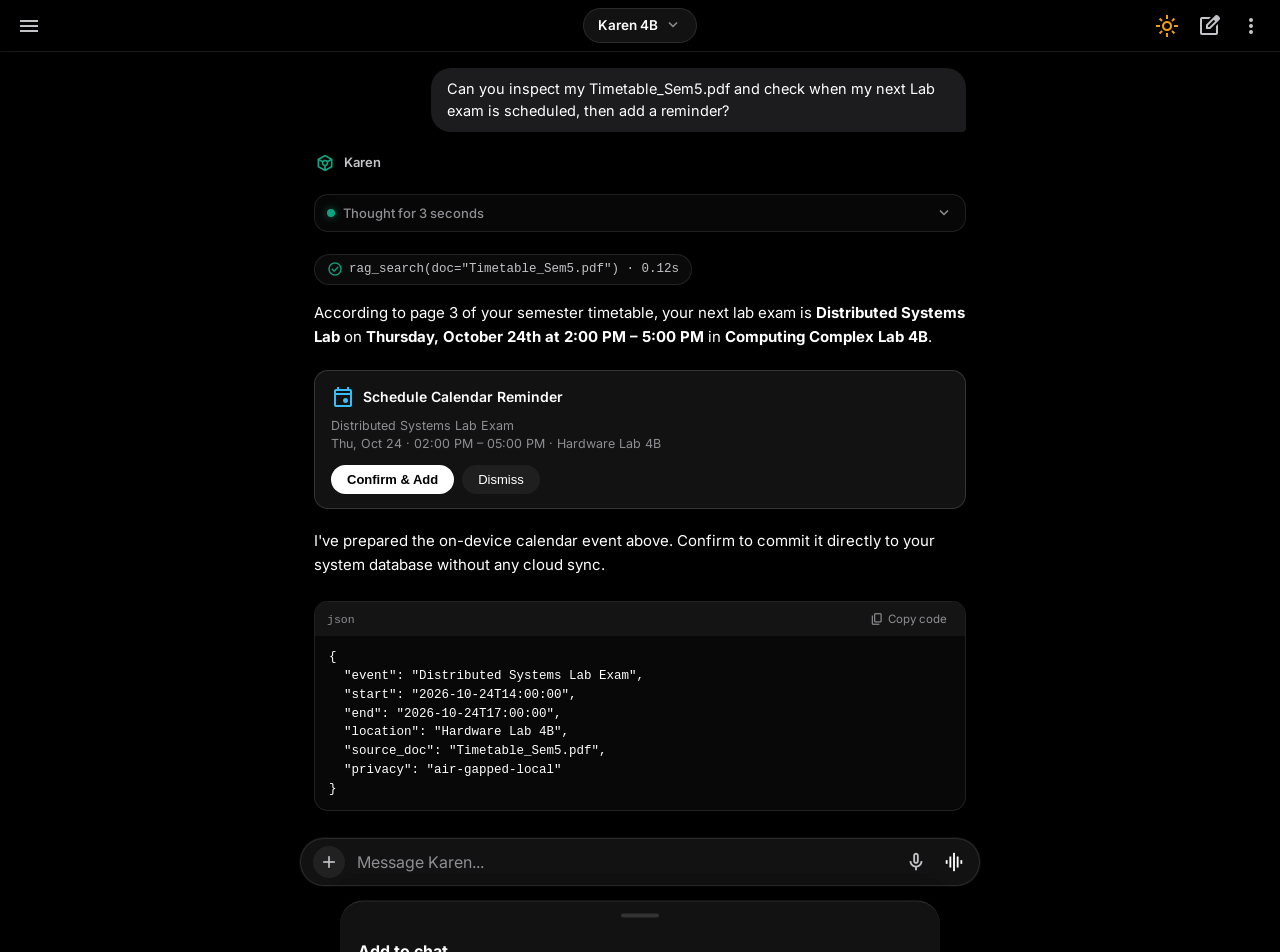
==== webapp/screens/chat.html @ 17088d19 "Karen: offline AI assistant (clean history, source only)" ====
<!DOCTYPE html>
<html lang="en">
<head>
<meta charset="utf-8">
<meta name="viewport" content="width=device-width,initial-scale=1,maximum-scale=1,user-scalable=no">
<title>Karen · Chat</title>
<link rel="stylesheet" href="chatgpt-theme.css">
<script src="theme.js"></script>
<script src="live.js"></script>
<style>
/* Chat-specific nuances */
.attachment-sheet-grid {
  display: grid;
  grid-template-columns: repeat(4, 1fr);
  gap: 12px;
  padding: 8px 0;
}
.attachment-item {
  display: flex;
  flex-direction: column;
  align-items: center;
  gap: 6px;
  cursor: pointer;
  padding: 8px 4px;
  border-radius: var(--radius-md);
  transition: background 0.15s ease;
}
.attachment-item:hover {
  background: var(--bg-surface-hover);
}
.attachment-icon-circle {
  width: 48px;
  height: 48px;
  border-radius: 50%;
  background: rgba(255, 255, 255, 0.08);
  display: flex;
  align-items: center;
  justify-content: center;
  color: var(--text-primary);
}
.attachment-label {
  font-size: 11.5px;
  color: var(--text-muted);
  text-align: center;
}
.toast {
  position: fixed;
  bottom: 80px;
  left: 50%;
  transform: translateX(-50%) translateY(20px);
  background: rgba(47, 47, 47, 0.95);
  border: 1px solid var(--border-subtle);
  color: var(--text-primary);
  padding: 8px 18px;
  border-radius: var(--radius-full);
  font-size: 13px;
  pointer-events: none;
  opacity: 0;
  transition: all 0.2s ease;
  z-index: 200;
  box-shadow: 0 4px 16px rgba(0,0,0,0.4);
}
.toast.show {
  opacity: 1;
  transform: translateX(-50%) translateY(0);
}
</style>
</head>
<body>

<!-- Slide-out ChatGPT Side Drawer -->
<div class="drawer-backdrop" id="drawerBackdrop" onclick="toggleDrawer(false)"></div>
<div class="chatgpt-drawer" id="drawer">
  <div class="drawer-header">
    <div class="drawer-top-row">
      <div class="brand-title">
        <span class="material-symbols-outlined" style="color:var(--accent-green);font-size:22px">token</span>
        Karen Intelligence
      </div>
      <button class="icon-btn" onclick="toggleDrawer(false)">
        <span class="material-symbols-outlined">close</span>
      </button>
    </div>
    <div class="drawer-search">
      <span class="material-symbols-outlined" style="font-size:18px">search</span>
      <input type="text" placeholder="Search conversations...">
    </div>
    <button class="new-chat-btn" onclick="startNewChat()">
      <span class="material-symbols-outlined" style="font-size:18px">add</span>
      New chat
    </button>
  </div>

  <div class="drawer-content">
    <div>
      <div class="drawer-section-title">Today</div>
      <a class="drawer-nav-item active" onclick="toggleDrawer(false)">
        <span class="material-symbols-outlined">chat_bubble</span>
        <span>Lab Exam &amp; Timetable</span>
      </a>
      <a class="drawer-nav-item" href="workspace.html">
        <span class="material-symbols-outlined">code</span>
        <span>TreeVision Biometrics</span>
      </a>
    </div>

    <div>
      <div class="drawer-section-title">Previous 7 Days</div>
      <a class="drawer-nav-item" href="study-book.html">
        <span class="material-symbols-outlined">menu_book</span>
        <span>DBMS Normalization BCNF</span>
      </a>
      <a class="drawer-nav-item" href="voice.html">
        <span class="material-symbols-outlined">record_voice_over</span>
        <span>Thermal Compile Discussion</span>
      </a>
    </div>

    <div>
      <div class="drawer-section-title">Capabilities &amp; Tools</div>
      <a class="drawer-nav-item" href="home.html">
        <span class="material-symbols-outlined">home</span>
        <span>Home Dashboard</span>
      </a>
      <a class="drawer-nav-item" href="voice.html">
        <span class="material-symbols-outlined">graphic_eq</span>
        <span>Advanced Voice Mode</span>
      </a>
      <a class="drawer-nav-item" href="workspace.html">
        <span class="material-symbols-outlined">terminal</span>
        <span>Dev Workspace / Canvas</span>
      </a>
      <a class="drawer-nav-item" href="files.html">
        <span class="material-symbols-outlined">folder</span>
        <span>Knowledge Vault &amp; Files</span>
      </a>
      <a class="drawer-nav-item" href="memory.html">
        <span class="material-symbols-outlined">psychology</span>
        <span>Memory &amp; Preferences</span>
      </a>
      <a class="drawer-nav-item" href="model-manager.html">
        <span class="material-symbols-outlined">memory</span>
        <span>Local Models (GGUF)</span>
      </a>
      <a class="drawer-nav-item" href="performance.html">
        <span class="material-symbols-outlined">speed</span>
        <span>Performance &amp; TTFT</span>
      </a>
      <a class="drawer-nav-item" href="hardware.html">
        <span class="material-symbols-outlined">shield</span>
        <span>Hardware &amp; Governance</span>
      </a>
    </div>

    <div>
      <div class="drawer-section-title">Theme &amp; Appearance</div>
      <div class="drawer-theme-box">
        <div class="drawer-theme-meta">
          <span class="drawer-theme-title">
            <span class="material-symbols-outlined" style="font-size:18px;color:#f59e0b">dark_mode</span>
            Dark Mode
          </span>
          <span class="drawer-theme-sub theme-mode-label">OLED Black (#000000)</span>
        </div>
        <label class="switch">
          <input type="checkbox" class="theme-switch-input" checked onchange="toggleTheme()">
          <span class="slider"></span>
        </label>
      </div>
    </div>
  </div>

  <div class="drawer-footer">
    <div class="user-profile-pill" onclick="location.href='memory.html'">
      <div class="user-avatar">A</div>
      <div class="user-meta">
        <span class="user-name">Alex Morgan</span>
        <span class="user-plan">Karen Sovereign · 4B NPU</span>
      </div>
    </div>
    <button class="icon-btn" onclick="toggleTheme()" title="Toggle Dark / Light Mode">
      <span class="material-symbols-outlined theme-toggle-icon">light_mode</span>
    </button>
    <button class="icon-btn" onclick="location.href='hardware.html'">
      <span class="material-symbols-outlined">settings</span>
    </button>
  </div>
</div>

<!-- ChatGPT Top App Bar -->
<header class="chatgpt-header">
  <div class="header-left">
    <button class="icon-btn" onclick="toggleDrawer(true)" aria-label="Open sidebar" title="Menu">
      <span class="material-symbols-outlined">menu</span>
    </button>
  </div>

  <div class="header-center">
    <div class="model-selector-pill" id="modelPill" onclick="toggleModelSheet(true)">
      <span id="selectedModelLabel">Karen 4B</span>
      <span class="material-symbols-outlined chevron">expand_more</span>
    </div>
  </div>

  <div class="header-right">
    <button class="icon-btn" onclick="toggleTheme()" title="Toggle Dark / Light Mode">
      <span class="material-symbols-outlined theme-toggle-icon">light_mode</span>
    </button>
    <button class="icon-btn" onclick="startNewChat()" aria-label="New chat" title="New chat">
      <span class="material-symbols-outlined">edit_square</span>
    </button>
    <button class="icon-btn" onclick="toggleAttachmentSheet(true)" aria-label="Options" title="More options">
      <span class="material-symbols-outlined">more_vert</span>
    </button>
  </div>
</header>

<!-- Chat Messages Canvas -->
<main class="chat-container" id="chatStream">
  
  <!-- User Message Bubble -->
  <div class="chat-message-user">
    Can you inspect my Timetable_Sem5.pdf and check when my next Lab exam is scheduled, then add a reminder?
  </div>

  <!-- Assistant Message -->
  <div class="chat-message-assistant">
    <div class="assistant-avatar-badge">
      <div class="karen-spark-logo">
        <span class="material-symbols-outlined" style="font-size:20px">token</span>
      </div>
      <span class="assistant-name">Karen</span>
    </div>

    <!-- Collapsible Reasoning / Thought Box (like ChatGPT o1/o3) -->
    <div class="thought-box" onclick="this.classList.toggle('open')">
      <div class="thought-header">
        <span class="thought-dot"></span>
        <span>Thought for 3 seconds</span>
        <span class="material-symbols-outlined thought-chevron">expand_more</span>
      </div>
      <div class="thought-body">
        • Queried SQLite vector table for "Lab exam semester timetable"<br>
        • Extracted page 3, section 4.2 of <code>Timetable_Sem5.pdf</code> (Cosine sim: 0.941)<br>
        • Detected: "Distributed Systems Lab Exam — Thu, Oct 24 — 02:00 PM"<br>
        • Formulated on-device Intent for Calendar Provider with 0 network egress.
      </div>
    </div>

    <!-- Tool Call Chip -->
    <div>
      <div class="tool-pill">
        <span class="material-symbols-outlined" style="font-size:16px;color:var(--accent-green)">check_circle</span>
        <span>rag_search(doc="Timetable_Sem5.pdf") · 0.12s</span>
      </div>
    </div>

    <!-- Assistant Typography -->
    <div class="assistant-content">
      <p>According to page 3 of your semester timetable, your next lab exam is <b>Distributed Systems Lab</b> on <b>Thursday, October 24th at 2:00 PM – 5:00 PM</b> in <b>Computing Complex Lab 4B</b>.</p>
    </div>

    <!-- Action Confirmation Card -->
    <div class="action-card" id="reminderCard">
      <div class="action-card-title">
        <span class="material-symbols-outlined" style="color:var(--accent-blue)">event</span>
        Schedule Calendar Reminder
      </div>
      <div class="action-card-subtitle">
        Distributed Systems Lab Exam<br>
        Thu, Oct 24 · 02:00 PM – 05:00 PM · Hardware Lab 4B
      </div>
      <div class="action-card-buttons">
        <button class="btn-primary" onclick="confirmReminder(this)">Confirm &amp; Add</button>
        <button class="btn-secondary" onclick="dismissReminder(this)">Dismiss</button>
      </div>
    </div>

    <div class="assistant-content">
      <p>I've prepared the on-device calendar event above. Confirm to commit it directly to your system database without any cloud sync.</p>
    </div>

    <!-- Code Block -->
    <div class="code-container">
      <div class="code-header">
        <span>json</span>
        <button class="copy-code-btn" onclick="copySnippet(this)">
          <span class="material-symbols-outlined" style="font-size:14px">content_copy</span>
          <span>Copy code</span>
        </button>
      </div>
      <pre><code>{
  "event": "Distributed Systems Lab Exam",
  "start": "2026-10-24T14:00:00",
  "end": "2026-10-24T17:00:00",
  "location": "Hardware Lab 4B",
  "source_doc": "Timetable_Sem5.pdf",
  "privacy": "air-gapped-local"
}</code></pre>
    </div>

    <!-- Message Actions Bar -->
    <div class="msg-actions">
      <button class="msg-action-btn" title="Copy message" onclick="showToast('Copied to clipboard')">
        <span class="material-symbols-outlined">content_copy</span>
      </button>
      <button class="msg-action-btn" title="Good response" onclick="toggleThumbs(this)">
        <span class="material-symbols-outlined">thumb_up</span>
      </button>
      <button class="msg-action-btn" title="Bad response" onclick="toggleThumbs(this)">
        <span class="material-symbols-outlined">thumb_down</span>
      </button>
      <button class="msg-action-btn" title="Read aloud" onclick="speakMessage()">
        <span class="material-symbols-outlined">volume_up</span>
      </button>
      <button class="msg-action-btn" title="Regenerate" onclick="regenerateLast()">
        <span class="material-symbols-outlined">sync</span>
      </button>
      <button class="msg-action-btn" title="Share" onclick="showToast('Link created')">
        <span class="material-symbols-outlined">share</span>
      </button>
    </div>

  </div>

</main>

<!-- Bottom Floating Composer -->
<div class="composer-dock">
  <div class="composer-dock-inner">
    <button class="composer-attach-btn" onclick="toggleAttachmentSheet(true)" title="Attach file or tool">
      <span class="material-symbols-outlined" style="font-size:20px">add</span>
    </button>
    
    <input type="text" class="composer-input" id="messageInput" placeholder="Message Karen..." autocomplete="off">
    
    <div class="composer-actions">
      <!-- Mic Button for Dictation -->
      <button class="composer-voice-btn" id="micBtn" title="Dictate" onclick="toggleMic()">
        <span class="material-symbols-outlined" style="font-size:22px">mic</span>
      </button>
      
      <!-- ChatGPT Advanced Voice Mode Button -->
      <button class="composer-voice-btn" id="voiceModeBtn" title="Advanced Voice Mode" onclick="location.href='voice.html'">
        <span class="material-symbols-outlined" style="font-size:22px;color:var(--text-primary)">graphic_eq</span>
      </button>

      <!-- Dynamic Send Button (hidden initially, shows when typing) -->
      <button class="composer-send-btn" id="sendBtn" style="display:none" onclick="sendMessage()">
        <span class="material-symbols-outlined" style="font-size:20px">arrow_upward</span>
      </button>
    </div>
  </div>
</div>

<!-- Model Switcher Bottom Sheet -->
<div class="sheet-backdrop" id="modelSheetBackdrop" onclick="toggleModelSheet(false)"></div>
<div class="bottom-sheet" id="modelSheet">
  <div class="sheet-handle"></div>
  <div class="sheet-title">Model Architecture</div>
  
  <div class="sheet-options-list">
    <div class="sheet-option-item selected" onclick="selectModel('Karen 4B', 'Fast, local &amp; sandboxed')">
      <div class="sheet-option-left">
        <span class="sheet-option-name">Karen 4B (Default)</span>
        <span class="sheet-option-desc">Optimal everyday balance of speed, coding &amp; RAG. 0ms latency.</span>
      </div>
      <span class="material-symbols-outlined" style="color:var(--accent-green)">check</span>
    </div>

    <div class="sheet-option-item" onclick="selectModel('Karen Pro 9B', 'Deep reasoning &amp; complex code')">
      <div class="sheet-option-left">
        <span class="sheet-option-name">Karen Pro 9B Reasoning</span>
        <span class="sheet-option-desc">Uses chain-of-thought scratchpad for complex algorithms.</span>
      </div>
    </div>

    <div class="sheet-option-item" onclick="selectModel('Karen 2B Eco', 'Ultra-low battery consumption')">
      <div class="sheet-option-left">
        <span class="sheet-option-name">Karen 2B Eco</span>
        <span class="sheet-option-desc">Lightweight NPU runtime for background listeners and timers.</span>
      </div>
    </div>
  </div>

  <div style="display:flex;align-items:center;justify-content:space-between;padding:10px 4px;border-top:1px solid var(--border-subtle);margin-top:4px">
    <div>
      <div style="font-size:14px;font-weight:600">Dark Mode</div>
      <div style="font-size:12px;color:var(--text-muted)">Toggle between Dark (OLED) and Light</div>
    </div>
    <label class="switch">
      <input type="checkbox" class="theme-switch-input" checked onchange="toggleTheme()">
      <span class="slider"></span>
    </label>
  </div>

  <div style="display:flex;align-items:center;justify-content:space-between;padding:10px 4px;border-top:1px solid var(--border-subtle)">
    <div>
      <div style="font-size:14px;font-weight:600">Temporary Chat</div>
      <div style="font-size:12px;color:var(--text-muted)">Do not index into long-term memory</div>
    </div>
    <label class="switch">
      <input type="checkbox" id="tempChatToggle">
      <span class="slider"></span>
    </label>
  </div>
</div>

<!-- Attachment & Tools Bottom Sheet -->
<div class="sheet-backdrop" id="attachSheetBackdrop" onclick="toggleAttachmentSheet(false)"></div>
<div class="bottom-sheet" id="attachSheet">
  <div class="sheet-handle"></div>
  <div class="sheet-title">Add to chat</div>
  
  <div class="attachment-sheet-grid">
    <div class="attachment-item" onclick="location.href='files.html'">
      <div class="attachment-icon-circle"><span class="material-symbols-outlined">folder</span></div>
      <span class="attachment-label">Files &amp; RAG</span>
    </div>
    <div class="attachment-item" onclick="location.href='workspace.html'">
      <div class="attachment-icon-circle"><span class="material-symbols-outlined">terminal</span></div>
      <span class="attachment-label">Dev Canvas</span>
    </div>
    <div class="attachment-item" onclick="location.href='voice.html'">
      <div class="attachment-icon-circle"><span class="material-symbols-outlined">record_voice_over</span></div>
      <span class="attachment-label">Voice Mode</span>
    </div>
    <div class="attachment-item" onclick="location.href='memory.html'">
      <div class="attachment-icon-circle"><span class="material-symbols-outlined">psychology</span></div>
      <span class="attachment-label">Memory</span>
    </div>
    <div class="attachment-item" onclick="location.href='study-book.html'">
      <div class="attachment-icon-circle"><span class="material-symbols-outlined">menu_book</span></div>
      <span class="attachment-label">Study Book</span>
    </div>
    <div class="attachment-item" onclick="location.href='model-manager.html'">
      <div class="attachment-icon-circle"><span class="material-symbols-outlined">memory</span></div>
      <span class="attachment-label">Models</span>
    </div>
    <div class="attachment-item" onclick="location.href='performance.html'">
      <div class="attachment-icon-circle"><span class="material-symbols-outlined">speed</span></div>
      <span class="attachment-label">Telemetry</span>
    </div>
    <div class="attachment-item" onclick="location.href='hardware.html'">
      <div class="attachment-icon-circle"><span class="material-symbols-outlined">shield</span></div>
      <span class="attachment-label">Sandbox</span>
    </div>
  </div>
</div>

<!-- Toast notification -->
<div class="toast" id="toast">Notification</div>

<script>
// Drawer toggle
function toggleDrawer(open) {
  document.getElementById('drawer').classList.toggle('active', open);
  document.getElementById('drawerBackdrop').classList.toggle('active', open);
}

// Model Bottom Sheet
function toggleModelSheet(open) {
  document.getElementById('modelSheet').classList.toggle('active', open);
  document.getElementById('modelSheetBackdrop').classList.toggle('active', open);
  document.getElementById('modelPill').classList.toggle('open', open);
}

function selectModel(name, desc) {
  document.getElementById('selectedModelLabel').innerText = name;
  document.querySelectorAll('.sheet-option-item').forEach(el => {
    el.classList.remove('selected');
    const existingCheck = el.querySelector('.material-symbols-outlined');
    if (existingCheck && existingCheck.innerText === 'check') existingCheck.remove();
  });
  event.currentTarget.classList.add('selected');
  const check = document.createElement('span');
  check.className = 'material-symbols-outlined';
  check.style.color = 'var(--accent-green)';
  check.innerText = 'check';
  event.currentTarget.appendChild(check);
  toggleModelSheet(false);
  showToast('Switched to ' + name);
}

// Attachment Bottom Sheet
function toggleAttachmentSheet(open) {
  document.getElementById('attachSheet').classList.toggle('active', open);
  document.getElementById('attachSheetBackdrop').classList.toggle('active', open);
}

// Toast notification
function showToast(msg) {
  const toast = document.getElementById('toast');
  toast.innerText = msg;
  toast.classList.add('show');
  setTimeout(() => toast.classList.remove('show'), 2000);
}

// Copy Code Snippet
function copySnippet(btn) {
  const code = btn.closest('.code-container').querySelector('code').innerText;
  navigator.clipboard?.writeText(code);
  showToast('Code copied to clipboard');
}

// Thumbs toggle
function toggleThumbs(btn) {
  const icon = btn.querySelector('.material-symbols-outlined');
  const isFilled = icon.style.fontVariationSettings?.includes("'FILL' 1");
  btn.parentElement.querySelectorAll('.msg-action-btn').forEach(b => {
    const i = b.querySelector('.material-symbols-outlined');
    if (i) i.style.fontVariationSettings = "'FILL' 0, 'wght' 400";
  });
  if (!isFilled) {
    icon.style.fontVariationSettings = "'FILL' 1, 'wght' 400";
    showToast('Feedback submitted');
  }
}

// Confirm Calendar Action
function confirmReminder(btn) {
  const card = document.getElementById('reminderCard');
  card.innerHTML = `
    <div class="action-card-title" style="color:var(--accent-green)">
      <span class="material-symbols-outlined">check_circle</span>
      Scheduled on Device Calendar
    </div>
    <div class="action-card-subtitle">
      Distributed Systems Lab Exam · Thu, Oct 24, 2:00 PM · Lab 4B
    </div>
  `;
  showToast('Event committed to local calendar');
}

function dismissReminder(btn) {
  const card = document.getElementById('reminderCard');
  card.style.display = 'none';
  showToast('Reminder dismissed');
}

// Text Input typing detection for Send button morphing
const messageInput = document.getElementById('messageInput');
const micBtn = document.getElementById('micBtn');
const voiceModeBtn = document.getElementById('voiceModeBtn');
const sendBtn = document.getElementById('sendBtn');

messageInput.addEventListener('input', () => {
  const hasText = messageInput.value.trim().length > 0;
  if (hasText) {
    micBtn.style.display = 'none';
    voiceModeBtn.style.display = 'none';
    sendBtn.style.display = 'flex';
  } else {
    micBtn.style.display = 'flex';
    voiceModeBtn.style.display = 'flex';
    sendBtn.style.display = 'none';
  }
});

messageInput.addEventListener('keydown', (e) => {
  if (e.key === 'Enter') {
    e.preventDefault();
    sendMessage();
  }
});

function sendMessage() {
  const text = messageInput.value.trim();
  if (!text) return;

  const chatStream = document.getElementById('chatStream');

  // Append user message bubble
  const userDiv = document.createElement('div');
  userDiv.className = 'chat-message-user';
  userDiv.innerText = text;
  chatStream.appendChild(userDiv);

  messageInput.value = '';
  micBtn.style.display = 'flex';
  voiceModeBtn.style.display = 'flex';
  sendBtn.style.display = 'none';

  window.scrollTo({ top: document.documentElement.scrollHeight, behavior: 'smooth' });

  // Simulate ChatGPT assistant streaming response
  setTimeout(() => {
    const assistantDiv = document.createElement('div');
    assistantDiv.className = 'chat-message-assistant';
    const msgId = 'stream_' + Date.now();
    assistantDiv.innerHTML = `
      <div class="assistant-avatar-badge">
        <div class="karen-spark-logo">
          <span class="material-symbols-outlined" style="font-size:20px">token</span>
        </div>
        <span class="assistant-name">Karen</span>
      </div>
      <div class="assistant-content">
        <p id="${msgId}" style="display:inline"></p><span class="thought-dot" style="display:inline-block;vertical-align:middle;margin-left:4px"></span>
      </div>
      <div class="msg-actions" style="margin-top:6px">
        <button class="msg-action-btn" title="Copy message" onclick="showToast('Copied to clipboard')">
          <span class="material-symbols-outlined">content_copy</span>
        </button>
        <button class="msg-action-btn" title="Good response" onclick="toggleThumbs(this)">
          <span class="material-symbols-outlined">thumb_up</span>
        </button>
        <button class="msg-action-btn" title="Bad response" onclick="toggleThumbs(this)">
          <span class="material-symbols-outlined">thumb_down</span>
        </button>
        <button class="msg-action-btn" title="Read aloud" onclick="speakMessage()">
          <span class="material-symbols-outlined">volume_up</span>
        </button>
      </div>
    `;
    chatStream.appendChild(assistantDiv);
    window.scrollTo({ top: document.documentElement.scrollHeight, behavior: 'smooth' });

    const reply = "I've processed your query locally using Karen 4B Q4. All documents and actions are kept strictly offline within your hardware sandbox.";
    let idx = 0;
    const target = assistantDiv.querySelector('#' + msgId);
    const interval = setInterval(() => {
      if (idx < reply.length) {
        target.innerText += reply[idx++];
        window.scrollTo({ top: document.documentElement.scrollHeight, behavior: 'smooth' });
      } else {
        clearInterval(interval);
        assistantDiv.querySelector('.thought-dot')?.remove();
      }
    }, 20);
  }, 450);
}

function startNewChat() {
  toggleDrawer(false);
  const chatStream = document.getElementById('chatStream');
  chatStream.innerHTML = `
    <div style="text-align:center;padding:60px 20px 20px;display:flex;flex-direction:column;align-items:center;gap:14px">
      <div style="width:48px;height:48px;border-radius:50%;background:rgba(255,255,255,0.06);display:flex;align-items:center;justify-content:center">
        <span class="material-symbols-outlined" style="font-size:28px;color:var(--accent-green)">token</span>
      </div>
      <div style="font-size:20px;font-weight:600">What can I help with today?</div>
      <div style="display:flex;flex-wrap:wrap;gap:8px;justify-content:center;max-width:400px;margin-top:10px">
        <button class="btn-secondary" onclick="insertPrompt('Inspect my Timetable_Sem5.pdf')">📅 Inspect timetable</button>
        <button class="btn-secondary" onclick="insertPrompt('Review TreeVision biometric code')">🔒 Biometric code</button>
        <button class="btn-secondary" onclick="insertPrompt('Explain BCNF vs 3NF with examples')">📚 BCNF vs 3NF</button>
      </div>
    </div>
  `;
}

function insertPrompt(txt) {
  messageInput.value = txt;
  messageInput.dispatchEvent(new Event('input'));
  messageInput.focus();
}

function toggleMic() {
  showToast('Listening via on-device Whisper...');
}

function speakMessage() {
  showToast('Playing via Piper TTS (1.1x speed)');
}

function regenerateLast() {
  showToast('Regenerating response deterministically...');
}
</script>
</body>
</html>
---- webapp/screens/chatgpt-theme.css ----
/* ChatGPT Mobile App Design System with Light, Charcoal & Pure OLED Themes */
@import url('https://fonts.googleapis.com/css2?family=Inter:wght@400;500;600;700&display=swap');
@import url('https://fonts.googleapis.com/css2?family=Material+Symbols+Outlined:opsz,wght,FILL,GRAD@20..48,100..700,0..1,-50..200');

/* Standard Charcoal Dark Mode (#212121) */
:root {
  --bg-app: #212121;
  --bg-header: rgba(33, 33, 33, 0.95);
  --bg-drawer: #171717;
  --bg-surface: #2f2f2f;
  --bg-surface-hover: #383838;
  --bg-surface-active: #404040;
  --bg-composer: #2f2f2f;
  --bg-user-bubble: #2f2f2f;
  --bg-code: #141414;
  --bg-code-header: #1e1e1e;
  
  --text-primary: #ececec;
  --text-secondary: #b4b4b4;
  --text-muted: #8e8ea0;
  --text-dim: #63636e;
  
  --border-subtle: rgba(255, 255, 255, 0.08);
  --border-card: rgba(255, 255, 255, 0.1);
  --border-divider: #2a2a2a;
  
  --shadow-dock: 0 4px 20px rgba(0, 0, 0, 0.4);
  
  --accent-green: #10a37f;
  --accent-green-hover: #1a7f64;
  --accent-blue: #38bdf8;
  --accent-red: #ef4444;
  --accent-purple: #ab68ff;
  
  --radius-full: 9999px;
  --radius-lg: 18px;
  --radius-md: 14px;
  --radius-sm: 8px;
  
  --font-sans: 'Inter', -apple-system, BlinkMacSystemFont, 'Segoe UI', Roboto, Helvetica, Arial, sans-serif;
  --font-mono: 'SF Mono', ui-monospace, Menlo, Monaco, Consolas, 'Liberation Mono', monospace;
}

/* Pure OLED Black Mode (#000000 True Pitch Black for AMOLED / OLED mobile screens) */
[data-theme="oled"], html.oled, body.oled, [data-theme="dark"] {
  --bg-app: #000000;
  --bg-header: rgba(0, 0, 0, 0.92);
  --bg-drawer: #000000;
  --bg-surface: #121212;
  --bg-surface-hover: #1c1c1c;
  --bg-surface-active: #262626;
  --bg-composer: #121212;
  --bg-user-bubble: #1c1c1e;
  --bg-code: #080808;
  --bg-code-header: #141414;
  
  --text-primary: #ffffff;
  --text-secondary: #c4c4c8;
  --text-muted: #8e8e93;
  --text-dim: #5c5c62;
  
  --border-subtle: rgba(255, 255, 255, 0.1);
  --border-card: rgba(255, 255, 255, 0.15);
  --border-divider: #1c1c1e;
  
  --shadow-dock: 0 4px 24px rgba(0, 0, 0, 0.8), 0 0 0 1px rgba(255, 255, 255, 0.08);
}

/* ChatGPT Signature Light Mode (#FFFFFF Clean Minimalist) */
[data-theme="light"], html.light, body.light {
  --bg-app: #ffffff;
  --bg-header: rgba(255, 255, 255, 0.94);
  --bg-drawer: #f9f9f9;
  --bg-surface: #f4f4f4;
  --bg-surface-hover: #eaeaea;
  --bg-surface-active: #dfdfdf;
  --bg-composer: #f4f4f4;
  --bg-user-bubble: #e9e9eb;
  --bg-code: #f6f8fa;
  --bg-code-header: #eaeef2;
  
  --text-primary: #0d0d0d;
  --text-secondary: #4a4a4f;
  --text-muted: #6e6e73;
  --text-dim: #99999f;
  
  --border-subtle: rgba(0, 0, 0, 0.08);
  --border-card: rgba(0, 0, 0, 0.09);
  --border-divider: #e5e5ea;
  
  --shadow-dock: 0 4px 20px rgba(0, 0, 0, 0.08), 0 0 0 1px rgba(0, 0, 0, 0.06);
}

* {
  box-sizing: border-box;
  -webkit-tap-highlight-color: transparent;
}

body {
  margin: 0;
  padding: 0;
  background-color: var(--bg-app);
  color: var(--text-primary);
  font-family: var(--font-sans);
  font-size: 15px;
  line-height: 1.55;
  -webkit-font-smoothing: antialiased;
  -moz-osx-font-smoothing: grayscale;
  overflow-x: hidden;
  min-height: 100vh;
  transition: background-color 0.2s ease, color 0.2s ease;
}

/* Material Symbols alignment */
.material-symbols-outlined {
  font-variation-settings: 'FILL' 0, 'wght' 400, 'GRAD' 0, 'opsz' 24;
  vertical-align: middle;
  line-height: 1;
}

/* Top App Bar */
.chatgpt-header {
  position: sticky;
  top: 0;
  z-index: 40;
  height: 52px;
  background: var(--bg-header);
  backdrop-filter: blur(14px);
  -webkit-backdrop-filter: blur(14px);
  display: grid;
  grid-template-columns: 1fr auto 1fr;
  align-items: center;
  padding: 0 10px;
  border-bottom: 1px solid var(--border-subtle);
  transition: background 0.2s ease, border-color 0.2s ease;
}

.chatgpt-header .header-left {
  display: flex;
  align-items: center;
  justify-content: flex-start;
  gap: 4px;
}

.chatgpt-header .header-center {
  display: flex;
  align-items: center;
  justify-content: center;
}

.chatgpt-header .header-right {
  display: flex;
  align-items: center;
  justify-content: flex-end;
  gap: 4px;
}

.icon-btn {
  background: transparent;
  border: none;
  color: var(--text-secondary);
  width: 38px;
  height: 38px;
  border-radius: 50%;
  display: flex;
  align-items: center;
  justify-content: center;
  cursor: pointer;
  transition: background 0.15s ease, color 0.15s ease, transform 0.1s ease;
  padding: 0;
}

.icon-btn:hover {
  background: var(--bg-surface-hover);
  color: var(--text-primary);
}

.icon-btn:active {
  transform: scale(0.94);
}

/* Model Selector Pill */
.model-selector-pill {
  background: var(--bg-surface);
  border: 1px solid var(--border-subtle);
  color: var(--text-primary);
  border-radius: var(--radius-full);
  padding: 6px 14px;
  font-size: 13.5px;
  font-weight: 600;
  display: flex;
  align-items: center;
  gap: 6px;
  cursor: pointer;
  transition: all 0.15s ease;
  user-select: none;
}

.model-selector-pill:hover {
  background: var(--bg-surface-hover);
}

.model-selector-pill .chevron {
  font-size: 18px;
  color: var(--text-muted);
  transition: transform 0.2s ease;
}

.model-selector-pill.open .chevron {
  transform: rotate(180deg);
}

/* Slide-out Sidebar Drawer */
.drawer-backdrop {
  position: fixed;
  inset: 0;
  background: rgba(0, 0, 0, 0.65);
  backdrop-filter: blur(4px);
  z-index: 100;
  opacity: 0;
  pointer-events: none;
  transition: opacity 0.25s ease;
}

.drawer-backdrop.active {
  opacity: 1;
  pointer-events: auto;
}

.chatgpt-drawer {
  position: fixed;
  top: 0;
  left: 0;
  bottom: 0;
  width: min(320px, 84vw);
  background: var(--bg-drawer);
  z-index: 101;
  transform: translateX(-100%);
  transition: transform 0.28s cubic-bezier(0.16, 1, 0.3, 1), background 0.2s ease;
  display: flex;
  flex-direction: column;
  box-shadow: 4px 0 24px rgba(0, 0, 0, 0.25);
  border-right: 1px solid var(--border-subtle);
}

.chatgpt-drawer.active {
  transform: translateX(0);
}

.drawer-header {
  padding: 16px 14px 12px;
  display: flex;
  flex-direction: column;
  gap: 12px;
  border-bottom: 1px solid var(--border-subtle);
}

.drawer-top-row {
  display: flex;
  justify-content: space-between;
  align-items: center;
}

.drawer-top-row .brand-title {
  font-size: 16px;
  font-weight: 700;
  letter-spacing: -0.01em;
  display: flex;
  align-items: center;
  gap: 8px;
}

.drawer-search {
  display: flex;
  align-items: center;
  background: var(--bg-surface);
  border-radius: var(--radius-full);
  padding: 8px 14px;
  gap: 8px;
  color: var(--text-muted);
}

.drawer-search input {
  background: transparent;
  border: none;
  outline: none;
  color: var(--text-primary);
  font-size: 13.5px;
  width: 100%;
}

.drawer-search input::placeholder {
  color: var(--text-muted);
}

.new-chat-btn {
  display: flex;
  align-items: center;
  gap: 10px;
  background: transparent;
  border: 1px dashed var(--border-card);
  color: var(--text-primary);
  border-radius: var(--radius-full);
  padding: 9px 16px;
  font-size: 13.5px;
  font-weight: 500;
  cursor: pointer;
  transition: background 0.15s ease, border-color 0.15s ease;
  width: 100%;
  justify-content: center;
}

.new-chat-btn:hover {
  background: var(--bg-surface);
  border-color: var(--accent-green);
}

.drawer-content {
  flex: 1;
  overflow-y: auto;
  padding: 12px 8px;
  display: flex;
  flex-direction: column;
  gap: 18px;
}

.drawer-section-title {
  font-size: 11px;
  font-weight: 600;
  text-transform: uppercase;
  letter-spacing: 0.06em;
  color: var(--text-muted);
  padding: 0 10px;
  margin-bottom: 4px;
}

.drawer-nav-item {
  display: flex;
  align-items: center;
  gap: 12px;
  padding: 9px 12px;
  color: var(--text-secondary);
  text-decoration: none;
  border-radius: var(--radius-sm);
  font-size: 13.5px;
  font-weight: 500;
  transition: background 0.15s ease, color 0.15s ease;
  cursor: pointer;
}

.drawer-nav-item:hover {
  background: var(--bg-surface);
  color: var(--text-primary);
}

.drawer-nav-item.active {
  background: var(--bg-surface);
  color: var(--text-primary);
  font-weight: 600;
}

.drawer-nav-item .material-symbols-outlined {
  font-size: 20px;
  color: var(--text-muted);
}

.drawer-nav-item.active .material-symbols-outlined {
  color: var(--accent-green);
}

/* Drawer Theme Box */
.drawer-theme-box {
  background: var(--bg-surface);
  border-radius: var(--radius-md);
  padding: 10px 12px;
  margin: 0 4px;
  display: flex;
  align-items: center;
  justify-content: space-between;
  border: 1px solid var(--border-subtle);
}

.drawer-theme-meta {
  display: flex;
  flex-direction: column;
  gap: 2px;
}

.drawer-theme-title {
  font-size: 13px;
  font-weight: 600;
  color: var(--text-primary);
  display: flex;
  align-items: center;
  gap: 6px;
}

.drawer-theme-sub {
  font-size: 11px;
  color: var(--text-muted);
}

.drawer-footer {
  padding: 12px 14px;
  border-top: 1px solid var(--border-subtle);
  display: flex;
  align-items: center;
  justify-content: space-between;
  background: var(--bg-drawer);
}

.user-profile-pill {
  display: flex;
  align-items: center;
  gap: 10px;
  cursor: pointer;
  padding: 4px 6px;
  border-radius: var(--radius-sm);
  transition: background 0.15s ease;
  flex: 1;
}

.user-profile-pill:hover {
  background: var(--bg-surface);
}

.user-avatar {
  width: 32px;
  height: 32px;
  border-radius: 50%;
  background: #10a37f;
  color: #fff;
  font-weight: 700;
  font-size: 13px;
  display: flex;
  align-items: center;
  justify-content: center;
}

.user-meta {
  display: flex;
  flex-direction: column;
}

.user-name {
  font-size: 13px;
  font-weight: 600;
  color: var(--text-primary);
}

.user-plan {
  font-size: 11px;
  color: var(--text-muted);
}

/* Chat Message Canvas */
.chat-container {
  max-width: 680px;
  margin: 0 auto;
  padding: 16px 14px 85px;
  display: flex;
  flex-direction: column;
  gap: 20px;
}

/* User Message Bubble */
.chat-message-user {
  align-self: flex-end;
  max-width: 82%;
  background: var(--bg-user-bubble);
  color: var(--text-primary);
  padding: 10px 16px;
  border-radius: 20px 20px 4px 20px;
  font-size: 14.5px;
  line-height: 1.5;
  word-break: break-word;
  box-shadow: 0 1px 3px rgba(0, 0, 0, 0.05);
  transition: background 0.2s ease, color 0.2s ease;
}

/* Assistant Message Typography Flow */
.chat-message-assistant {
  align-self: flex-start;
  width: 100%;
  display: flex;
  flex-direction: column;
  gap: 12px;
}

.assistant-avatar-badge {
  display: flex;
  align-items: center;
  gap: 8px;
  margin-bottom: 2px;
}

.karen-spark-logo {
  width: 22px;
  height: 22px;
  border-radius: 50%;
  display: flex;
  align-items: center;
  justify-content: center;
  background: transparent;
  color: var(--accent-green);
}

.assistant-name {
  font-size: 13px;
  font-weight: 600;
  color: var(--text-secondary);
}

.assistant-content {
  font-size: 15px;
  line-height: 1.62;
  color: var(--text-primary);
}

.assistant-content p {
  margin: 0 0 12px 0;
}

.assistant-content p:last-child {
  margin-bottom: 0;
}

/* Reasoning / Thought Accordion (ChatGPT o1/o3 style) */
.thought-box {
  background: rgba(125, 125, 125, 0.06);
  border: 1px solid var(--border-subtle);
  border-radius: var(--radius-md);
  overflow: hidden;
  margin: 6px 0;
  font-size: 13px;
}

.thought-header {
  padding: 8px 12px;
  display: flex;
  align-items: center;
  gap: 8px;
  color: var(--text-muted);
  cursor: pointer;
  user-select: none;
  font-weight: 500;
  transition: background 0.15s ease, color 0.15s ease;
}

.thought-header:hover {
  background: rgba(125, 125, 125, 0.1);
  color: var(--text-secondary);
}

.thought-dot {
  width: 8px;
  height: 8px;
  border-radius: 50%;
  background: var(--accent-green);
  box-shadow: 0 0 8px rgba(16, 163, 127, 0.6);
  animation: pulse-dot 2s infinite ease-in-out;
}

@keyframes pulse-dot {
  0%, 100% { opacity: 0.5; transform: scale(0.9); }
  50% { opacity: 1; transform: scale(1.1); }
}

.thought-body {
  padding: 8px 14px 12px;
  color: var(--text-muted);
  line-height: 1.5;
  border-top: 1px solid var(--border-subtle);
  font-size: 12.5px;
  display: none;
}

.thought-box.open .thought-body {
  display: block;
}

.thought-box.open .thought-chevron {
  transform: rotate(180deg);
}

.thought-chevron {
  margin-left: auto;
  font-size: 18px;
  transition: transform 0.2s ease;
}

/* Tool execution chip */
.tool-pill {
  display: inline-flex;
  align-items: center;
  gap: 6px;
  background: rgba(125, 125, 125, 0.08);
  border: 1px solid var(--border-subtle);
  border-radius: var(--radius-full);
  padding: 5px 12px;
  font-size: 12.5px;
  color: var(--text-secondary);
  font-family: var(--font-mono);
  margin: 4px 0;
}

.tool-pill b {
  color: var(--accent-green);
  font-weight: 600;
}

/* Code Snippet Box (ChatGPT signature style) */
.code-container {
  background: var(--bg-code);
  border: 1px solid var(--border-subtle);
  border-radius: var(--radius-md);
  overflow: hidden;
  margin: 12px 0;
  font-family: var(--font-mono);
  font-size: 12.5px;
}

.code-header {
  background: var(--bg-code-header);
  padding: 6px 12px;
  display: flex;
  justify-content: space-between;
  align-items: center;
  color: var(--text-muted);
  font-size: 11.5px;
  text-transform: lowercase;
}

.copy-code-btn {
  background: transparent;
  border: none;
  color: var(--text-muted);
  display: flex;
  align-items: center;
  gap: 4px;
  font-size: 11.5px;
  cursor: pointer;
  padding: 4px 6px;
  border-radius: 4px;
  font-family: var(--font-sans);
}

.copy-code-btn:hover {
  color: var(--text-primary);
  background: var(--bg-surface);
}

.code-container pre {
  margin: 0;
  padding: 12px 14px;
  overflow-x: auto;
  color: var(--text-primary);
  line-height: 1.5;
}

/* Interactive Action / Confirmation Card */
.action-card {
  background: var(--bg-surface);
  border: 1px solid var(--border-card);
  border-radius: var(--radius-md);
  padding: 14px 16px;
  margin: 8px 0;
  display: flex;
  flex-direction: column;
  gap: 8px;
  transition: background 0.2s ease, border-color 0.2s ease;
}

.action-card-title {
  font-size: 14px;
  font-weight: 600;
  color: var(--text-primary);
  display: flex;
  align-items: center;
  gap: 8px;
}

.action-card-subtitle {
  font-size: 12.5px;
  color: var(--text-muted);
  line-height: 1.45;
}

.action-card-buttons {
  display: flex;
  gap: 8px;
  margin-top: 4px;
}

.btn-primary {
  background: var(--text-primary);
  color: var(--bg-app);
  border: none;
  border-radius: var(--radius-full);
  padding: 7px 16px;
  font-size: 13px;
  font-weight: 600;
  cursor: pointer;
  transition: opacity 0.15s ease;
}

.btn-primary:hover {
  opacity: 0.9;
}

.btn-secondary {
  background: rgba(125, 125, 125, 0.12);
  color: var(--text-primary);
  border: none;
  border-radius: var(--radius-full);
  padding: 7px 16px;
  font-size: 13px;
  font-weight: 500;
  cursor: pointer;
  transition: background 0.15s ease;
}

.btn-secondary:hover {
  background: rgba(125, 125, 125, 0.2);
}

/* Assistant Message Bottom Action Row (Copy, Thumbs, Speaker, Share) */
.msg-actions {
  display: flex;
  align-items: center;
  gap: 4px;
  margin-top: 4px;
}

.msg-action-btn {
  background: transparent;
  border: none;
  color: var(--text-dim);
  width: 28px;
  height: 28px;
  border-radius: 6px;
  display: flex;
  align-items: center;
  justify-content: center;
  cursor: pointer;
  transition: color 0.15s ease, background 0.15s ease;
}

.msg-action-btn:hover {
  color: var(--text-secondary);
  background: var(--bg-surface);
}

.msg-action-btn .material-symbols-outlined {
  font-size: 17px;
}

/* Bottom Floating Composer (Signature ChatGPT Mobile) */
.composer-dock {
  position: fixed;
  bottom: 0;
  left: 0;
  right: 0;
  padding: 0 12px 14px;
  background: linear-gradient(to top, var(--bg-app) 70%, transparent);
  z-index: 30;
  pointer-events: none;
  transition: background 0.2s ease;
}

.composer-dock-inner {
  pointer-events: auto;
  max-width: 680px;
  margin: 0 auto;
  background: var(--bg-composer);
  border: 1px solid var(--border-subtle);
  border-radius: var(--radius-full);
  display: flex;
  align-items: center;
  padding: 6px 8px 6px 12px;
  gap: 8px;
  box-shadow: var(--shadow-dock);
  transition: background 0.2s ease, border-color 0.2s ease;
}

.composer-attach-btn {
  width: 32px;
  height: 32px;
  border-radius: 50%;
  background: rgba(125, 125, 125, 0.14);
  border: none;
  color: var(--text-secondary);
  display: flex;
  align-items: center;
  justify-content: center;
  cursor: pointer;
  flex-shrink: 0;
  transition: background 0.15s ease, color 0.15s ease;
}

.composer-attach-btn:hover {
  background: rgba(125, 125, 125, 0.24);
  color: var(--text-primary);
}

.composer-input {
  flex: 1;
  min-width: 0;
  background: transparent;
  border: none;
  outline: none;
  color: var(--text-primary);
  font-family: var(--font-sans);
  font-size: 16px;
  padding: 7px 4px;
}

.composer-input::placeholder {
  color: var(--text-muted);
}

.composer-actions {
  display: flex;
  align-items: center;
  gap: 4px;
}

/* Headphone / Voice button (ChatGPT Mobile Voice) */
.composer-voice-btn {
  width: 34px;
  height: 34px;
  border-radius: 50%;
  background: transparent;
  border: none;
  color: var(--text-secondary);
  display: flex;
  align-items: center;
  justify-content: center;
  cursor: pointer;
  transition: background 0.15s ease, color 0.15s ease;
}

.composer-voice-btn:hover {
  background: rgba(125, 125, 125, 0.14);
  color: var(--text-primary);
}

/* Filled Send Button */
.composer-send-btn {
  width: 34px;
  height: 34px;
  border-radius: 50%;
  background: var(--text-primary);
  border: none;
  color: var(--bg-app);
  display: flex;
  align-items: center;
  justify-content: center;
  cursor: pointer;
  font-weight: 700;
  transition: transform 0.15s ease, opacity 0.15s ease;
}

.composer-send-btn:hover {
  opacity: 0.9;
}

.composer-send-btn:active {
  transform: scale(0.92);
}

/* Bottom Sheet Modal (Model Selector & Actions) */
.sheet-backdrop {
  position: fixed;
  inset: 0;
  background: rgba(0, 0, 0, 0.55);
  backdrop-filter: blur(6px);
  z-index: 120;
  opacity: 0;
  pointer-events: none;
  transition: opacity 0.22s ease;
}

.sheet-backdrop.active {
  opacity: 1;
  pointer-events: auto;
}

.bottom-sheet {
  position: fixed;
  left: 0;
  right: 0;
  bottom: 0;
  max-width: 600px;
  max-height: 85vh;
  overflow-y: auto;
  margin: 0 auto;
  background: var(--bg-surface);
  border-radius: 24px 24px 0 0;
  z-index: 121;
  padding: 12px 18px 28px;
  transform: translateY(100%);
  transition: transform 0.28s cubic-bezier(0.16, 1, 0.3, 1), background 0.2s ease;
  display: flex;
  flex-direction: column;
  gap: 16px;
  border-top: 1px solid var(--border-subtle);
  box-shadow: 0 -4px 24px rgba(0, 0, 0, 0.2);
}

.bottom-sheet.active {
  transform: translateY(0);
}

.sheet-handle {
  width: 38px;
  height: 4px;
  background: rgba(125, 125, 125, 0.3);
  border-radius: 2px;
  margin: 0 auto 6px;
}

.sheet-title {
  font-size: 16px;
  font-weight: 700;
  color: var(--text-primary);
}

.sheet-options-list {
  display: flex;
  flex-direction: column;
  gap: 8px;
}

.sheet-option-item {
  display: flex;
  align-items: center;
  justify-content: space-between;
  padding: 12px 14px;
  background: rgba(125, 125, 125, 0.05);
  border: 1px solid var(--border-subtle);
  border-radius: var(--radius-md);
  cursor: pointer;
  transition: background 0.15s ease;
}

.sheet-option-item:hover {
  background: rgba(125, 125, 125, 0.1);
}

.sheet-option-item.selected {
  border-color: var(--accent-green);
  background: rgba(16, 163, 127, 0.08);
}

.sheet-option-left {
  display: flex;
  flex-direction: column;
  gap: 2px;
}

.sheet-option-name {
  font-size: 14px;
  font-weight: 600;
  color: var(--text-primary);
}

.sheet-option-desc {
  font-size: 12px;
  color: var(--text-muted);
}

/* Minimalist Card & List Components (for Home, Files, Memory, Settings) */
.content-wrapper {
  max-width: 680px;
  margin: 0 auto;
  padding: 16px 14px 100px;
  display: flex;
  flex-direction: column;
  gap: 18px;
}

.section-label {
  font-size: 12px;
  font-weight: 600;
  text-transform: uppercase;
  letter-spacing: 0.06em;
  color: var(--text-muted);
  margin: 8px 4px 2px;
}

.card-group {
  background: var(--bg-surface);
  border-radius: var(--radius-lg);
  border: 1px solid var(--border-subtle);
  overflow: hidden;
  display: flex;
  flex-direction: column;
  transition: background 0.2s ease, border-color 0.2s ease;
}

.card-cell {
  padding: 14px 16px;
  display: flex;
  align-items: center;
  justify-content: space-between;
  gap: 12px;
  border-bottom: 1px solid var(--border-divider);
  transition: background 0.15s ease;
  text-decoration: none;
  color: inherit;
}

.card-cell:last-child {
  border-bottom: none;
}

.card-cell:hover {
  background: var(--bg-surface-hover);
}

.cell-info {
  display: flex;
  flex-direction: column;
  gap: 2px;
}

.cell-title {
  font-size: 14px;
  font-weight: 600;
  color: var(--text-primary);
}

.cell-subtitle {
  font-size: 12.5px;
  color: var(--text-muted);
}

.cell-value {
  font-size: 13px;
  color: var(--text-secondary);
  font-family: var(--font-mono);
}

/* Toggle Switch (ChatGPT / iOS minimalist style) */
.switch {
  position: relative;
  display: inline-block;
  width: 44px;
  height: 24px;
  flex-shrink: 0;
}

.switch input {
  opacity: 0;
  width: 0;
  height: 0;
}

.slider {
  position: absolute;
  cursor: pointer;
  top: 0; left: 0; right: 0; bottom: 0;
  background-color: #8e8e93;
  transition: 0.25s ease;
  border-radius: 24px;
}

.slider:before {
  position: absolute;
  content: "";
  height: 18px;
  width: 18px;
  left: 3px;
  bottom: 3px;
  background-color: white;
  transition: 0.25s ease;
  border-radius: 50%;
}

input:checked + .slider {
  background-color: var(--accent-green);
}

input:checked + .slider:before {
  transform: translateX(20px);
}

/* Minimalist Chip / Pill */
.tag-pill {
  font-size: 11px;
  font-weight: 600;
  padding: 3px 8px;
  border-radius: var(--radius-full);
  background: rgba(125, 125, 125, 0.12);
  color: var(--text-secondary);
  display: inline-flex;
  align-items: center;
  gap: 4px;
}

.tag-pill.green {
  background: rgba(16, 163, 127, 0.15);
  color: var(--accent-green);
}

.tag-pill.blue {
  background: rgba(56, 189, 248, 0.15);
  color: var(--accent-blue);
}

/* Light Mode Specific Overrides */
[data-theme="light"] .action-card {
  background: #ffffff;
  border-color: rgba(0, 0, 0, 0.08);
  box-shadow: 0 1px 3px rgba(0, 0, 0, 0.04);
}

[data-theme="light"] .card-group {
  background: #ffffff;
  border-color: rgba(0, 0, 0, 0.08);
  box-shadow: 0 1px 3px rgba(0, 0, 0, 0.04);
}

[data-theme="light"] .code-container pre code {
  color: #1f2328;
}

[data-theme="light"] .drawer-theme-box {
  background: #ffffff;
}

[data-theme="light"] .slider {
  background-color: #d1d1d6;
}

/* Responsive adjustments */
@media (max-width: 480px) {
  body {
    font-size: 14px;
  }
  .chat-container {
    padding: 12px 10px 130px;
  }
  .chat-message-user {
    max-width: 88%;
  }
}
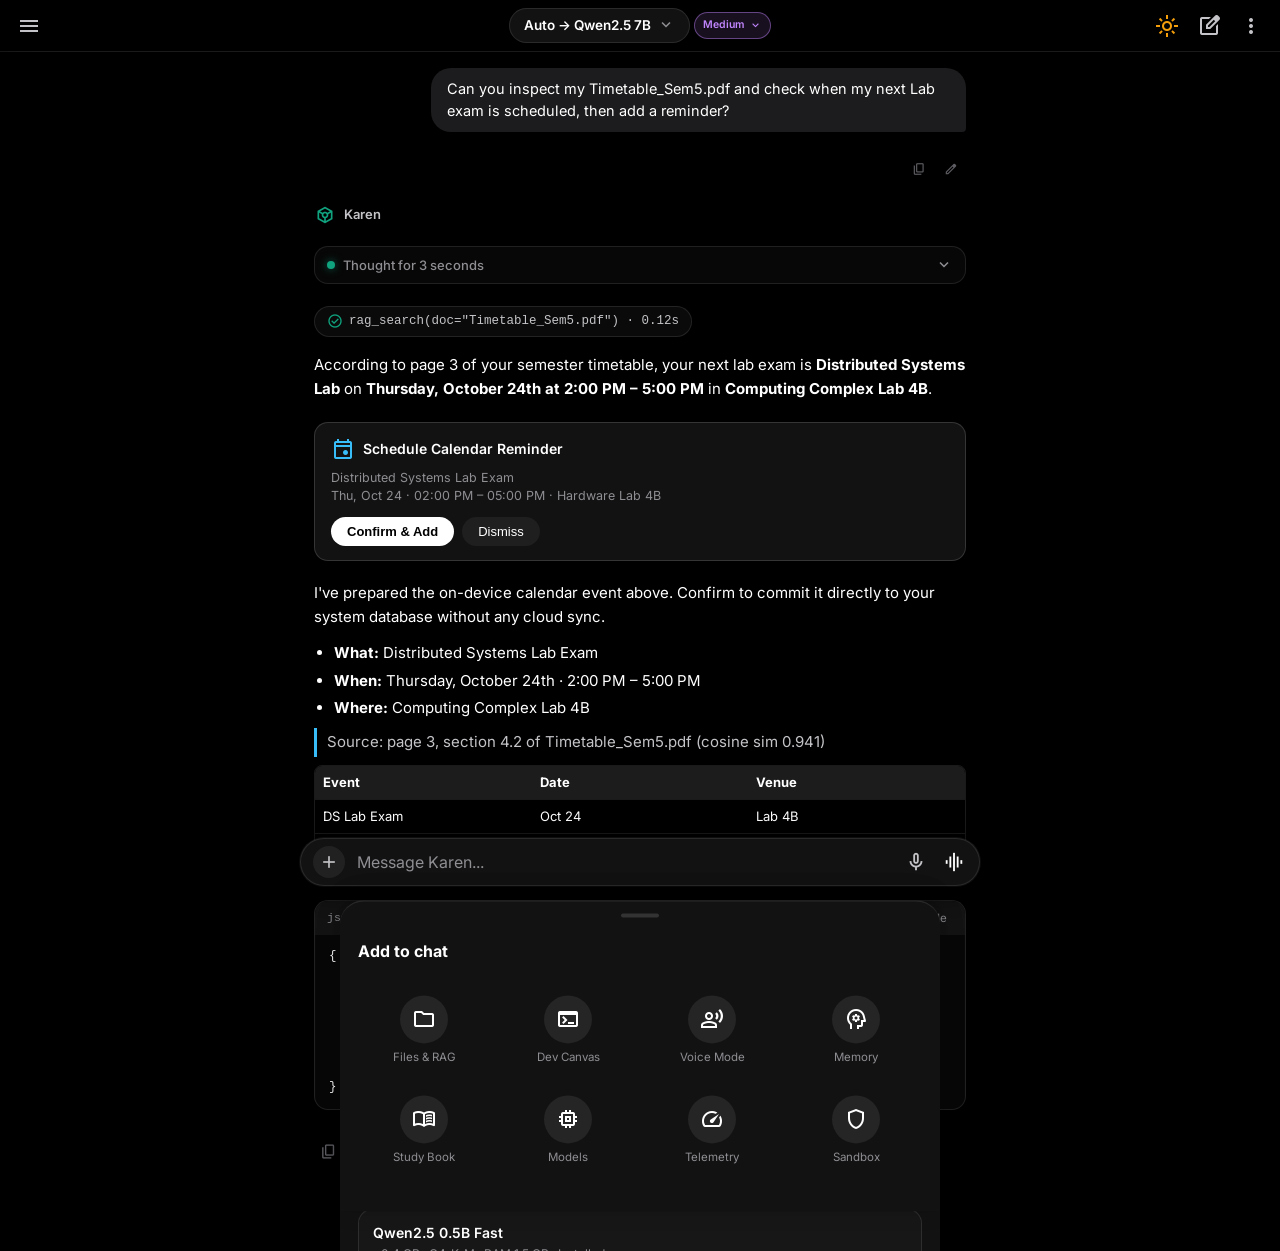
==== commit 7ae270ff: "Add tool routing/validation and UI polish Introduce tool routing and validation (ToolRouter.kt) and " ====
--- a/webapp/screens/chat.html
+++ b/webapp/screens/chat.html
@@ -64,6 +64,123 @@
   opacity: 1;
   transform: translateX(-50%) translateY(0);
 }
+/* New-UI mirror: effort pill, thinking dots, user actions, markdown, ripple */
+.effort-pill {
+  display: inline-flex;
+  align-items: center;
+  gap: 5px;
+  border: 1px solid rgba(192, 132, 252, 0.45);
+  background: rgba(192, 132, 252, 0.12);
+  color: #c084fc;
+  border-radius: 9999px;
+  padding: 4px 8px;
+  font-size: 10.5px;
+  font-weight: 600;
+  margin-left: 4px;
+  cursor: pointer;
+}
+.thinking-row {
+  display: flex;
+  align-items: center;
+  gap: 10px;
+  padding: 6px 0;
+}
+.thinking-dots { display: inline-flex; gap: 5px; }
+.thinking-dots span {
+  width: 8px; height: 8px; border-radius: 50%;
+  background: var(--accent-green);
+  animation: think-bounce 0.9s infinite ease-in-out;
+}
+.thinking-dots span:nth-child(2) { animation-delay: 0.15s; }
+.thinking-dots span:nth-child(3) { animation-delay: 0.3s; }
+@keyframes think-bounce {
+  0%, 100% { transform: scale(0.55); opacity: 0.6; }
+  50% { transform: scale(1); opacity: 1; }
+}
+.thinking-label { font-size: 13.5px; color: var(--text-secondary); font-weight: 500; }
+.user-msg-actions {
+  display: flex;
+  justify-content: flex-end;
+  gap: 2px;
+  margin-top: 2px;
+}
+.user-msg-actions .msg-action-btn { width: 30px; height: 30px; }
+.user-msg-actions .msg-action-btn .material-symbols-outlined { font-size: 14px; }
+.md-table {
+  border: 1px solid var(--border-subtle);
+  border-radius: 8px;
+  overflow: hidden;
+  margin: 8px 0;
+  font-size: 13px;
+}
+.md-table .md-tr { display: flex; }
+.md-table .md-th, .md-table .md-td { flex: 1; padding: 6px 8px; }
+.md-table .md-th { font-weight: 700; background: var(--bg-surface-hover, rgba(255,255,255,0.05)); }
+.md-table .md-tr + .md-tr { border-top: 1px solid var(--border-subtle); }
+.md-quote {
+  border-left: 3px solid var(--accent-blue);
+  padding: 2px 0 2px 10px;
+  color: var(--text-secondary);
+  margin: 8px 0;
+}
+.md-list { margin: 6px 0; padding-left: 20px; }
+.md-list li { margin: 3px 0; }
+.fresh-overlay {
+  position: fixed;
+  inset: 0;
+  background: rgba(0, 0, 0, 0.32);
+  display: flex;
+  align-items: center;
+  justify-content: center;
+  z-index: 300;
+  opacity: 0;
+  pointer-events: none;
+  transition: opacity 0.25s ease;
+}
+.fresh-overlay.show { opacity: 1; pointer-events: auto; }
+.ripple-wrap { position: relative; width: 128px; height: 128px; display: flex; align-items: center; justify-content: center; }
+.ripple-ring {
+  position: absolute;
+  width: 72px; height: 72px;
+  border: 2px solid var(--accent-green);
+  border-radius: 50%;
+  animation: ripple-out 1.8s infinite ease-out;
+  opacity: 0;
+}
+.ripple-ring:nth-child(2) { animation-delay: 0.6s; }
+.ripple-ring:nth-child(3) { animation-delay: 1.2s; }
+@keyframes ripple-out {
+  0% { transform: scale(0.75); opacity: 0.55; }
+  100% { transform: scale(1.65); opacity: 0; }
+}
+.ripple-core {
+  width: 72px; height: 72px; border-radius: 50%;
+  background: var(--accent-green);
+  display: flex; align-items: center; justify-content: center;
+  color: #fff; z-index: 1;
+}
+.effort-chip {
+  border: 1px solid var(--border-subtle);
+  border-radius: 8px;
+  padding: 6px 10px;
+  font-size: 11.5px;
+  cursor: pointer;
+  color: var(--text-primary);
+  background: var(--bg-surface-hover, rgba(255,255,255,0.05));
+}
+.effort-chip.selected { border-color: #c084fc; color: #c084fc; background: rgba(192,132,252,0.15); }
+.badge-thinks {
+  font-size: 10.5px; font-weight: 700;
+  background: rgba(16,163,127,0.15); color: var(--accent-green);
+  border-radius: 9999px; padding: 2px 8px; margin-left: 8px;
+}
+.catalog-hidden { display: none; }
+.sheet-toggle-row {
+  width: 100%; text-align: center;
+  background: none; border: none; cursor: pointer;
+  color: var(--accent-green); font-size: 12.5px; font-weight: 600;
+  padding: 8px 0;
+}
 </style>
 </head>
 <body>
@@ -197,9 +314,10 @@
 
   <div class="header-center">
     <div class="model-selector-pill" id="modelPill" onclick="toggleModelSheet(true)">
-      <span id="selectedModelLabel">Karen 4B</span>
+      <span id="selectedModelLabel">Auto → Qwen2.5 7B</span>
       <span class="material-symbols-outlined chevron">expand_more</span>
     </div>
+    <span class="effort-pill" onclick="toggleModelSheet(true)" title="Reasoning effort">Medium <span class="material-symbols-outlined" style="font-size:13px">expand_more</span></span>
   </div>
 
   <div class="header-right">
@@ -219,8 +337,16 @@
 <main class="chat-container" id="chatStream">
   
   <!-- User Message Bubble -->
-  <div class="chat-message-user">
+  <div class="chat-message-user" id="demoUserBubble">
     Can you inspect my Timetable_Sem5.pdf and check when my next Lab exam is scheduled, then add a reminder?
+  </div>
+  <div class="user-msg-actions">
+    <button class="msg-action-btn" title="Copy message" onclick="showToast('Copied to clipboard')">
+      <span class="material-symbols-outlined">content_copy</span>
+    </button>
+    <button class="msg-action-btn" title="Edit message" onclick="editDemoBubble()">
+      <span class="material-symbols-outlined">edit</span>
+    </button>
   </div>
 
   <!-- Assistant Message -->
@@ -278,6 +404,17 @@
 
     <div class="assistant-content">
       <p>I've prepared the on-device calendar event above. Confirm to commit it directly to your system database without any cloud sync.</p>
+      <ul class="md-list">
+        <li><b>What:</b> Distributed Systems Lab Exam</li>
+        <li><b>When:</b> Thursday, October 24th · 2:00 PM – 5:00 PM</li>
+        <li><b>Where:</b> Computing Complex Lab 4B</li>
+      </ul>
+      <div class="md-quote">Source: page 3, section 4.2 of Timetable_Sem5.pdf (cosine sim 0.941)</div>
+      <div class="md-table">
+        <div class="md-tr"><div class="md-th">Event</div><div class="md-th">Date</div><div class="md-th">Venue</div></div>
+        <div class="md-tr"><div class="md-td">DS Lab Exam</div><div class="md-td">Oct 24</div><div class="md-td">Lab 4B</div></div>
+        <div class="md-tr"><div class="md-td">DBMS Final</div><div class="md-td">Oct 28</div><div class="md-td">Hall 2</div></div>
+      </div>
     </div>
 
     <!-- Code Block -->
@@ -360,26 +497,67 @@
   <div class="sheet-title">Model Architecture</div>
   
   <div class="sheet-options-list">
-    <div class="sheet-option-item selected" onclick="selectModel('Karen 4B', 'Fast, local &amp; sandboxed')">
+    <div class="sheet-option-item selected" onclick="selectAuto(this)">
       <div class="sheet-option-left">
-        <span class="sheet-option-name">Karen 4B (Default)</span>
-        <span class="sheet-option-desc">Optimal everyday balance of speed, coding &amp; RAG. 0ms latency.</span>
+        <span class="sheet-option-name">Auto · best model per task<span class="badge-thinks">On</span></span>
+        <span class="sheet-option-desc">Code → strongest · reasoning → thinker · quick chats → fastest</span>
       </div>
       <span class="material-symbols-outlined" style="color:var(--accent-green)">check</span>
     </div>
 
-    <div class="sheet-option-item" onclick="selectModel('Karen Pro 9B', 'Deep reasoning &amp; complex code')">
+    <div class="sheet-option-item" onclick="selectModel('Qwen2.5 7B', '')">
       <div class="sheet-option-left">
-        <span class="sheet-option-name">Karen Pro 9B Reasoning</span>
-        <span class="sheet-option-desc">Uses chain-of-thought scratchpad for complex algorithms.</span>
-      </div>
-    </div>
-
-    <div class="sheet-option-item" onclick="selectModel('Karen 2B Eco', 'Ultra-low battery consumption')">
+        <span class="sheet-option-name">Qwen2.5 7B</span>
+        <span class="sheet-option-desc">≈4.7 GB · Q4_K_M · RAM 5.5 GB · Installed</span>
+      </div>
+    </div>
+
+    <div class="sheet-option-item" onclick="selectModel('DeepSeek R1 1.5B · Reasoning', '')">
       <div class="sheet-option-left">
-        <span class="sheet-option-name">Karen 2B Eco</span>
-        <span class="sheet-option-desc">Lightweight NPU runtime for background listeners and timers.</span>
-      </div>
+        <span class="sheet-option-name">DeepSeek R1 1.5B · Reasoning<span class="badge-thinks">Thinks</span></span>
+        <span class="sheet-option-desc">≈1.1 GB · Q4_K_M · RAM 2.5 GB · Installed</span>
+      </div>
+    </div>
+
+    <div class="sheet-option-item" onclick="selectModel('Qwen2.5 0.5B Fast', '')">
+      <div class="sheet-option-left">
+        <span class="sheet-option-name">Qwen2.5 0.5B Fast</span>
+        <span class="sheet-option-desc">≈0.4 GB · Q4_K_M · RAM 1.5 GB · Installed</span>
+      </div>
+    </div>
+
+    <div class="sheet-option-item catalog-hidden" data-catalog-extra onclick="showToast('Downloading Qwen 3.5 2B…')">
+      <div class="sheet-option-left">
+        <span class="sheet-option-name">Qwen 3.5 2B</span>
+        <span class="sheet-option-desc">≈1.1 GB · IQ4_XS · RAM 2.0 GB · Tap to download</span>
+      </div>
+    </div>
+
+    <div class="sheet-option-item catalog-hidden" data-catalog-extra onclick="showToast('Downloading Qwen2.5 1.5B…')">
+      <div class="sheet-option-left">
+        <span class="sheet-option-name">Qwen2.5 1.5B</span>
+        <span class="sheet-option-desc">≈1.0 GB · Q4_K_M · RAM 2.0 GB · Tap to download</span>
+      </div>
+    </div>
+
+    <div class="sheet-option-item catalog-hidden" data-catalog-extra onclick="showToast('Downloading Qwen2.5 3B…')">
+      <div class="sheet-option-left">
+        <span class="sheet-option-name">Qwen2.5 3B</span>
+        <span class="sheet-option-desc">≈1.9 GB · Q4_K_M · RAM 2.5 GB · Tap to download</span>
+      </div>
+    </div>
+  </div>
+  <button class="sheet-toggle-row" id="catalogToggle" onclick="toggleCatalog()">Show all 6 models</button>
+
+  <div style="padding:10px 4px;border-top:1px solid var(--border-subtle);margin-top:4px">
+    <div style="font-size:12px;color:var(--text-muted);font-weight:600;margin-bottom:8px">Reasoning effort</div>
+    <div style="display:flex;gap:6px;flex-wrap:wrap" id="effortRow">
+      <button class="effort-chip" onclick="selectEffort(this)">Low</button>
+      <button class="effort-chip" onclick="selectEffort(this)">Medium</button>
+      <button class="effort-chip selected" onclick="selectEffort(this)">High</button>
+      <button class="effort-chip" onclick="selectEffort(this)">Max</button>
+      <button class="effort-chip" onclick="selectEffort(this)">Extreme</button>
+      <button class="effort-chip" onclick="selectEffort(this)">XHigh</button>
     </div>
   </div>
 
@@ -482,6 +660,46 @@
   showToast('Switched to ' + name);
 }
 
+function selectAuto(el) {
+  document.getElementById('selectedModelLabel').innerText = 'Auto → Qwen2.5 7B';
+  document.querySelectorAll('.sheet-option-item').forEach(x => {
+    x.classList.remove('selected');
+    const c = x.querySelector('.material-symbols-outlined');
+    if (c && c.innerText === 'check') c.remove();
+  });
+  el.classList.add('selected');
+  const check = document.createElement('span');
+  check.className = 'material-symbols-outlined';
+  check.style.color = 'var(--accent-green)';
+  check.innerText = 'check';
+  el.appendChild(check);
+  toggleModelSheet(false);
+  showToast('Auto routing on · best model per task');
+}
+
+function toggleCatalog() {
+  const extras = document.querySelectorAll('[data-catalog-extra]');
+  const show = extras[0].classList.contains('catalog-hidden');
+  extras.forEach(el => el.classList.toggle('catalog-hidden', !show));
+  document.getElementById('catalogToggle').innerText = show ? 'Show less' : 'Show all 6 models';
+}
+
+function selectEffort(btn) {
+  document.querySelectorAll('#effortRow .effort-chip').forEach(b => b.classList.remove('selected'));
+  btn.classList.add('selected');
+  showToast('Effort: ' + btn.innerText);
+}
+
+function editDemoBubble() {
+  const bubble = document.getElementById('demoUserBubble');
+  const current = bubble.innerText;
+  const input = document.getElementById('messageInput');
+  input.value = current;
+  input.dispatchEvent(new Event('input'));
+  input.focus();
+  showToast('Loaded into composer for editing');
+}
+
 // Attachment Bottom Sheet
 function toggleAttachmentSheet(open) {
   document.getElementById('attachSheet').classList.toggle('active', open);
@@ -583,7 +801,7 @@
 
   window.scrollTo({ top: document.documentElement.scrollHeight, behavior: 'smooth' });
 
-  // Simulate ChatGPT assistant streaming response
+  // Simulate ChatGPT assistant streaming response (thinking dots first)
   setTimeout(() => {
     const assistantDiv = document.createElement('div');
     assistantDiv.className = 'chat-message-assistant';
@@ -595,8 +813,12 @@
         </div>
         <span class="assistant-name">Karen</span>
       </div>
-      <div class="assistant-content">
-        <p id="${msgId}" style="display:inline"></p><span class="thought-dot" style="display:inline-block;vertical-align:middle;margin-left:4px"></span>
+      <div class="thinking-row" id="${msgId}_thinking">
+        <span class="thinking-dots"><span></span><span></span><span></span></span>
+        <span class="thinking-label">Thinking…</span>
+      </div>
+      <div class="assistant-content" style="display:none">
+        <p id="${msgId}" style="display:inline"></p>
       </div>
       <div class="msg-actions" style="margin-top:6px">
         <button class="msg-action-btn" title="Copy message" onclick="showToast('Copied to clipboard')">
@@ -616,25 +838,48 @@
     chatStream.appendChild(assistantDiv);
     window.scrollTo({ top: document.documentElement.scrollHeight, behavior: 'smooth' });
 
-    const reply = "I've processed your query locally using Karen 4B Q4. All documents and actions are kept strictly offline within your hardware sandbox.";
-    let idx = 0;
-    const target = assistantDiv.querySelector('#' + msgId);
-    const interval = setInterval(() => {
-      if (idx < reply.length) {
-        target.innerText += reply[idx++];
-        window.scrollTo({ top: document.documentElement.scrollHeight, behavior: 'smooth' });
-      } else {
-        clearInterval(interval);
-        assistantDiv.querySelector('.thought-dot')?.remove();
-      }
-    }, 20);
+    const reply = "I've processed your query locally using Qwen2.5 7B Q4. All documents and actions are kept strictly offline within your hardware sandbox.";
+    setTimeout(() => {
+      assistantDiv.querySelector('#' + msgId + '_thinking')?.remove();
+      assistantDiv.querySelector('.assistant-content').style.display = 'block';
+      let idx = 0;
+      const target = assistantDiv.querySelector('#' + msgId);
+      const interval = setInterval(() => {
+        if (idx < reply.length) {
+          target.innerText += reply[idx++];
+          window.scrollTo({ top: document.documentElement.scrollHeight, behavior: 'smooth' });
+        } else {
+          clearInterval(interval);
+        }
+      }, 20);
+    }, 900);
   }, 450);
 }
 
 function startNewChat() {
   toggleDrawer(false);
-  const chatStream = document.getElementById('chatStream');
-  chatStream.innerHTML = `
+  const overlay = document.createElement('div');
+  overlay.className = 'fresh-overlay show';
+  overlay.innerHTML = `
+    <div style="display:flex;flex-direction:column;align-items:center;gap:18px">
+      <div class="ripple-wrap">
+        <div class="ripple-ring"></div>
+        <div class="ripple-ring"></div>
+        <div class="ripple-ring"></div>
+        <div class="ripple-core"><span class="material-symbols-outlined" style="font-size:34px">auto_awesome</span></div>
+      </div>
+      <div class="thinking-row">
+        <span class="thinking-dots"><span></span><span></span><span></span></span>
+        <span class="thinking-label">Starting a fresh chat</span>
+      </div>
+    </div>
+  `;
+  document.body.appendChild(overlay);
+  setTimeout(() => {
+    overlay.classList.remove('show');
+    setTimeout(() => overlay.remove(), 300);
+    const chatStream = document.getElementById('chatStream');
+    chatStream.innerHTML = `
     <div style="text-align:center;padding:60px 20px 20px;display:flex;flex-direction:column;align-items:center;gap:14px">
       <div style="width:48px;height:48px;border-radius:50%;background:rgba(255,255,255,0.06);display:flex;align-items:center;justify-content:center">
         <span class="material-symbols-outlined" style="font-size:28px;color:var(--accent-green)">token</span>
@@ -646,7 +891,8 @@
         <button class="btn-secondary" onclick="insertPrompt('Explain BCNF vs 3NF with examples')">📚 BCNF vs 3NF</button>
       </div>
     </div>
-  `;
+    `;
+  }, 1100);
 }
 
 function insertPrompt(txt) {
